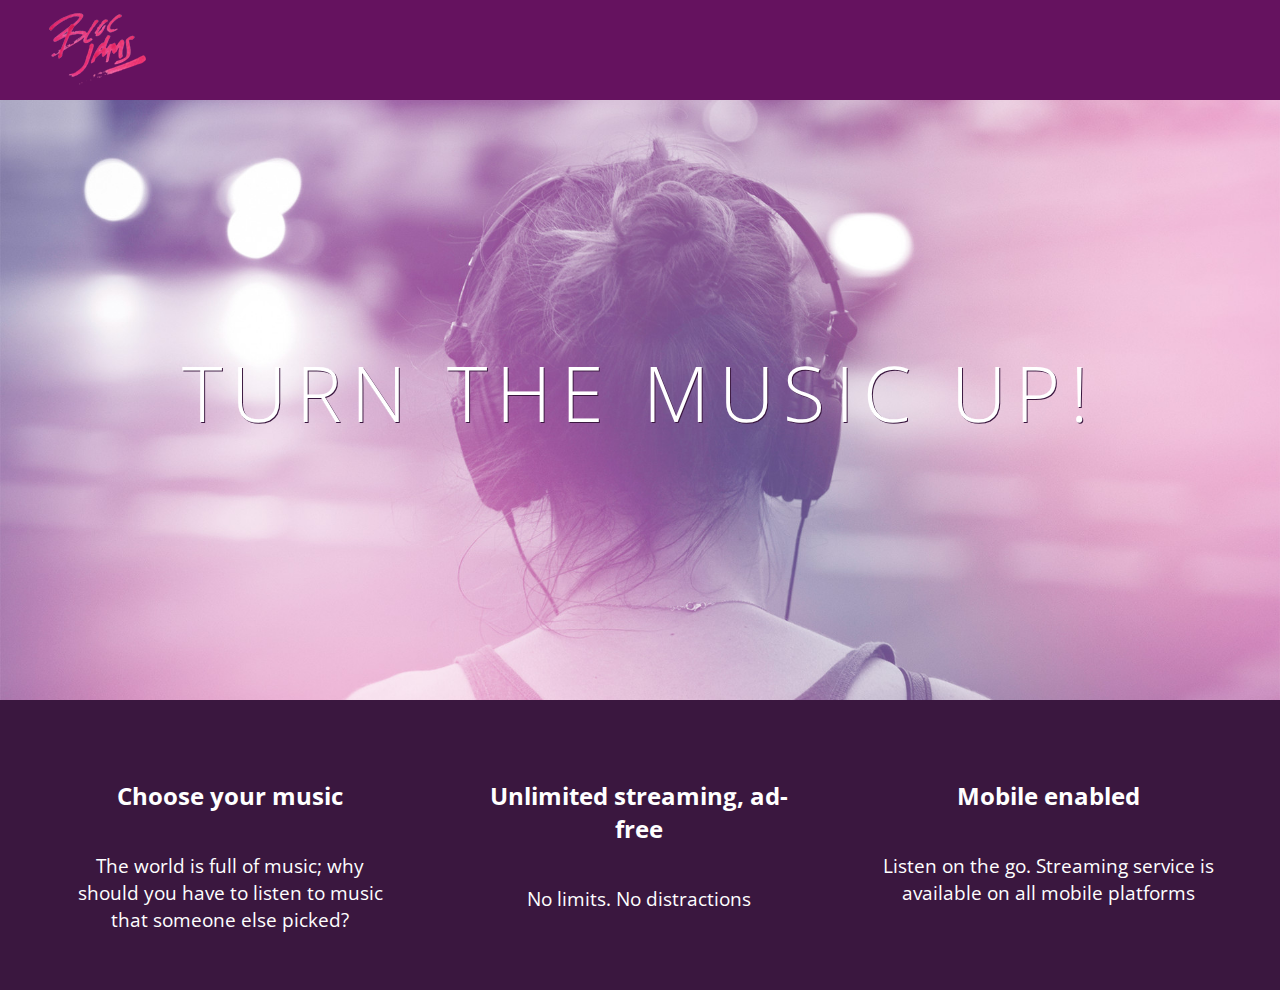
==== index.html @ a20cd240 "fixing up everything up to and including Responsive Landing Page" ====
<!DOCTYPE html>
<html>
    <head>
        <title>Bloc Jams</title>
        <meta name="viewport" content="width=device=width, initial-scale=1">    
        <link rel="stylesheet" type="text/css" href="http://fonts.googleapis.com/css?family=Open+Sans:400,800,600,700,300">
        <link rel="stylesheet" type="text/css" href="http://code.ionicframework.com/ionicons/2.0.1/css/ionicons.min.css">
        <link rel="stylesheet" type="text/css" href="styles/normalize.css">               <link rel="stylesheet" type="text/css" href="styles/main.css">
        <link rel="stylesheet" type="text/css" href="styles/landing.css">
    </head>
    <body class="landing">
        <nav class="navbar"> <!-- navigation bar -->
            <img src="assets/images/bloc_jams_logo.png" alt="bloc jams logo" class="logo">
        </nav> 
        <section class="hero-content"> <!-- hero content -->
            <h1 class="hero-title">Turn the music up!</h1>
        </section>
        <section class="selling-points container"> <!-- selling points -->
            <div class="point column third">
                <span class="ion-music-note"></span>
                <h5 class="point-title">Choose your music</h5>
                <p class="point-description">The world is full of music; why should you have to listen to music that someone else picked?</p>
            </div>
            <div class="point column third">
                <span class="ion-radio-waves"></span>
                <h5 class="point-title">Unlimited streaming, ad-free</h5>
                <p class="point-description">No limits. No distractions</p>
            </div>
            <div class="point column third">
                <span class="ion-iphone"></span>
                <h5 class="point-title">Mobile enabled</h5>
                <p class="point-description">Listen on the go. Streaming service is available on all mobile platforms</p>
            </div>    
        </section>
    </body>
</html>
---- styles/main.css ----
*, *:before, *:after {
    -moz-box-sizing: border-box;
    -webkit-box-sizing: border-box;
    box-sizing: border-box;
}

html {
    height: 100%;
}
body {
    font-family: 'Open Sans';
    color: white;
    min-height: 100%;
}
body.landing {
    background-color: rgb(58,23,63);
}
.navbar {
    padding: 0.5rem;
    background-color: rgb(101,18,95);
}
.navbar .logo {
    position: relative;
    left: 2rem;
}
.container {
    margin: 0 auto;
    max-width: 64rem;
}
@media (min-width: 40rem) {
    html { font-size: 112%; }
    
    .column {
        float:left;
        padding-left: 1rem;
        padding-right: 1rem;
    }
     .column.full { width: 100%; }
     .column.two-thirds { width: 66.7%; }
     .column.half { width: 50%; }
     .column.third { width: 33.3%; }
     .column.fourth { width: 25%; }
     .column.flow-opposite { float: right; }    
 }
@media (min-width: 64rem) {
    html { font-size: 120%; }
 }
---- styles/landing.css ----
body.landing {
    background-color: rgb(58,23,63);
}
.hero-content {
    position: relative;
    min-height: 600px;
    background-image: url(../assets/images/bloc_jams_bg.jpg);
    background-repeat: no-repeat;
    background-position: center center;
    background-size: cover;
}
.hero-content .hero-title {
    position: absolute;
    top: 40%;
    -webkit-transform: translateY(-50%);
    -moz-transform: translateY(-50%);
    -ms-transform: translateY(-50%);
    transform: translateY(-50%);
    width: 100%;
    text-align: center;
    font-size: 4rem;
    font-weight: 300;
    text-transform: uppercase;
    letter-spacing: 0.5rem;
    text-shadow: 1px 1px 0px rgb(58,23,63);
}
.selling-points {
    position: relative;
}
.point {
    position: relative;
    padding: 2rem;
    text-align: center;
}
.point .point-title {
    font-size: 1.25rem;
}
.ion-music-note,
.ion-radio-waves,
.ion-iphone {
    color: rgb(233,50,117);
    font-size: 5rem;
}
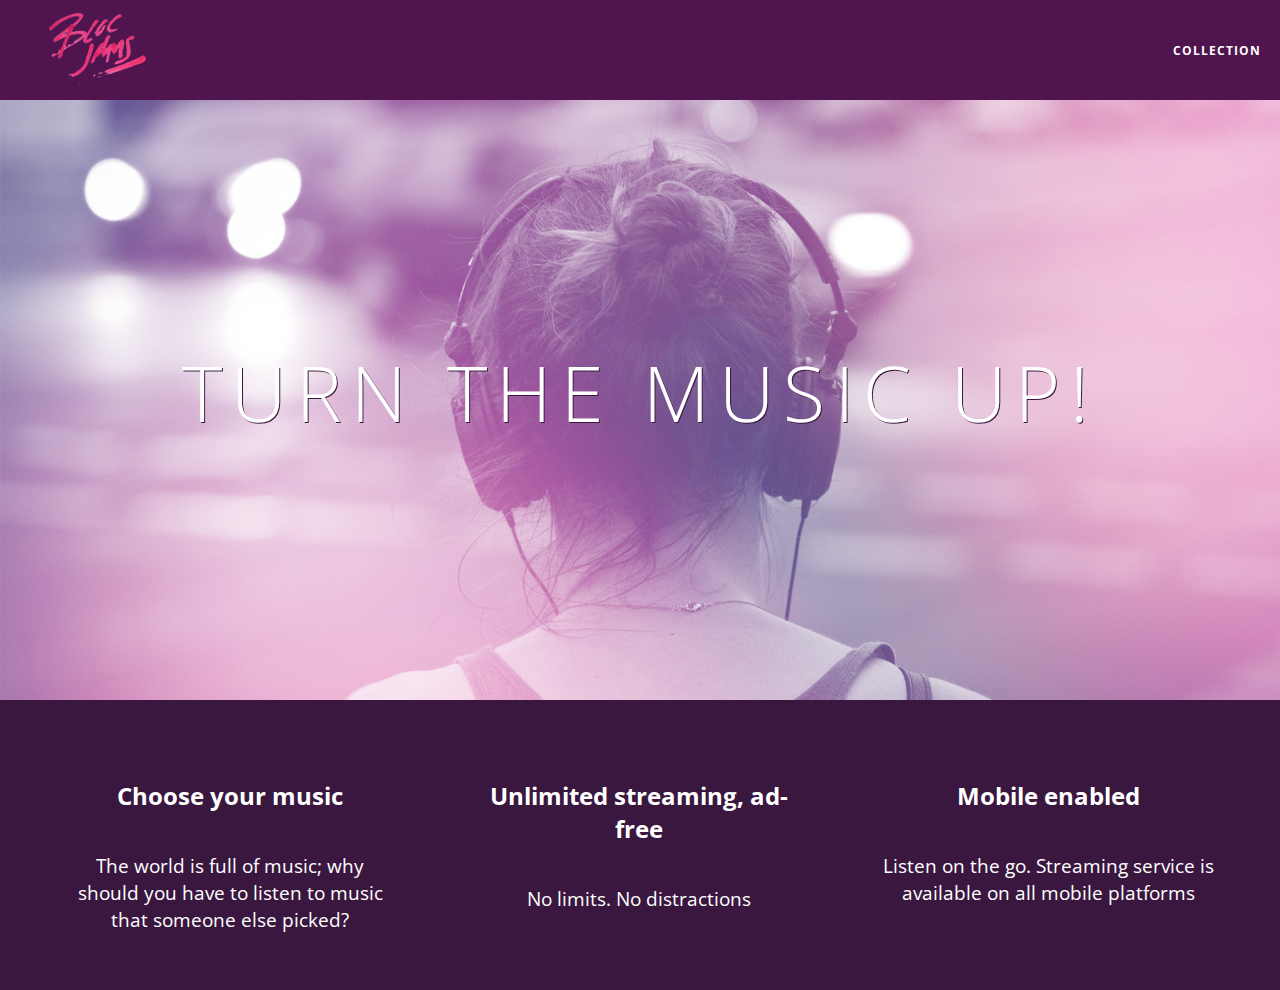
==== commit 15ba4900: "Completed adding collection view checkpoint" ====
--- a/index.html
+++ b/index.html
@@ -10,7 +10,12 @@
     </head>
     <body class="landing">
         <nav class="navbar"> <!-- navigation bar -->
-            <img src="assets/images/bloc_jams_logo.png" alt="bloc jams logo" class="logo">
+            <a href="index.html" class="logo">
+                <img src="assets/images/bloc_jams_logo.png" alt="bloc jams logo"
+            </a>
+            <div class="links-container">
+                <a href="collection.html" class="navbar-link">collection</a>
+            </div>    
         </nav> 
         <section class="hero-content"> <!-- hero content -->
             <h1 class="hero-title">Turn the music up!</h1>
@@ -33,4 +38,4 @@
             </div>    
         </section>
     </body>
-</html>+</html>
--- a/styles/main.css
+++ b/styles/main.css
@@ -16,13 +16,45 @@
     background-color: rgb(58,23,63);
 }
 .navbar {
+    position: relative;
     padding: 0.5rem;
-    background-color: rgb(101,18,95);
+    background-color: rgb(101,18,95,0.5);
+    z-index: 1;
 }
 .navbar .logo {
     position: relative;
     left: 2rem;
+    cursor: pointer;
 }
+
+.navbar .links-container {
+    display: table;
+    position: absolute;
+    top: 0;
+    right: 0;
+    height: 100px;
+    color: white;
+    text-decoration: none;
+}
+.links-container .navbar-link {
+    display: table-cell;
+    position: relative;
+    height: 100%;
+    padding-left: 1rem;
+    padding-right: 1rem;
+    vertical-align: middle;
+    color: white;
+    font-size: 0.625rem;
+    letter-spacing: 0.05rem;
+    font-weight: 700;
+    text-transform: uppercase;
+    text-decoration: none;
+    cursor: pointer;
+}
+.links-container .navbar-link:hover {
+    color: rgb(233,50,117);
+}
+
 .container {
     margin: 0 auto;
     max-width: 64rem;
@@ -42,6 +74,11 @@
      .column.fourth { width: 25%; }
      .column.flow-opposite { float: right; }    
  }
+.clearfix:before,
+.clearfix:after {
+    content: " ";
+    display: table;
+}
 @media (min-width: 64rem) {
     html { font-size: 120%; }
- }    +}    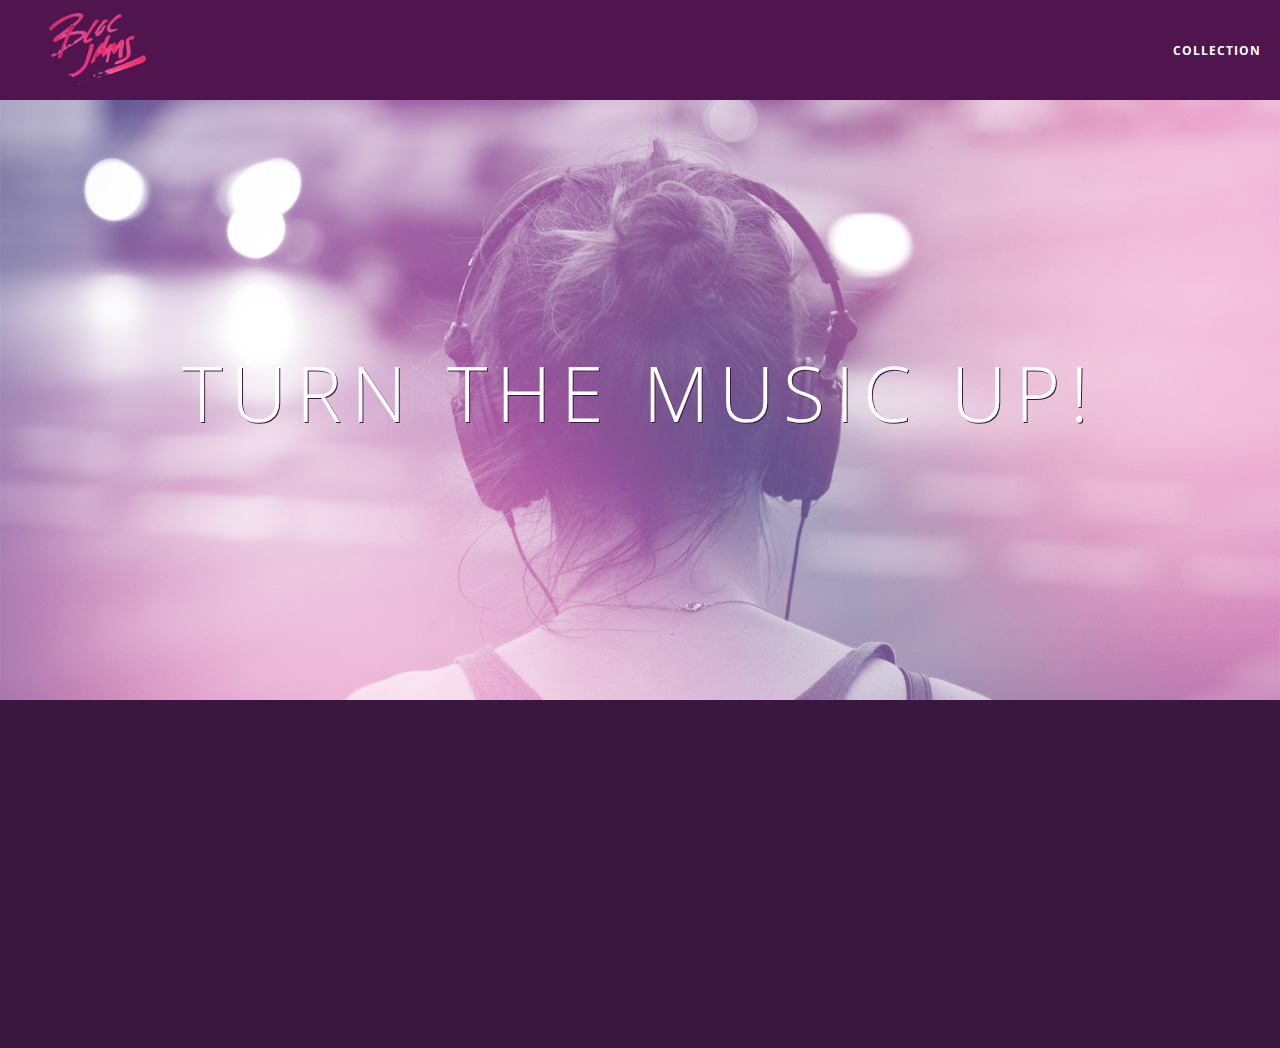
==== commit 860a23c7: "fixed everything up to and including Animate Landing Page CP" ====
--- a/index.html
+++ b/index.html
@@ -11,7 +11,7 @@
     <body class="landing">
         <nav class="navbar"> <!-- navigation bar -->
             <a href="index.html" class="logo">
-                <img src="assets/images/bloc_jams_logo.png" alt="bloc jams logo"
+                <img src="assets/images/bloc_jams_logo.png" alt="bloc jams logo">
             </a>
             <div class="links-container">
                 <a href="collection.html" class="navbar-link">collection</a>
@@ -37,5 +37,6 @@
                 <p class="point-description">Listen on the go. Streaming service is available on all mobile platforms</p>
             </div>    
         </section>
+        <script src ="scripts/landing.js"></script>    
     </body>
 </html>
--- a/styles/main.css
+++ b/styles/main.css
@@ -54,11 +54,19 @@
 .links-container .navbar-link:hover {
     color: rgb(233,50,117);
 }
+.links-container .navbar-link:active {
+    color: rgb(233,50,117);
+    background-color: white;
+}
 
 .container {
     margin: 0 auto;
     max-width: 64rem;
 }
+.container.narrow {
+    max-width: 56rem;
+}
+
 @media (min-width: 40rem) {
     html { font-size: 112%; }
     
--- a/styles/landing.css
+++ b/styles/landing.css
@@ -31,6 +31,16 @@
     position: relative;
     padding: 2rem;
     text-align: center;
+    opacity: 0;
+    -webkit-transform: scaleX(0.9) translateY(3rem);
+    -moz-transform: scaleX(0.9) translateY(3rem);
+    transform: scaleX(0.9) translateY(3rem);
+    -webkit-transition: all 0.25s ease-in-out;
+    -moz-transition: all 0.25s ease-in-out;
+    transition: all 0.25s ease-in-out;
+    -webkit-transition-delay: 0.2s;
+    -moz-transition-delay: 0.2s;
+    transition-delay: 0.2s;
 }
 .point .point-title {
     font-size: 1.25rem;
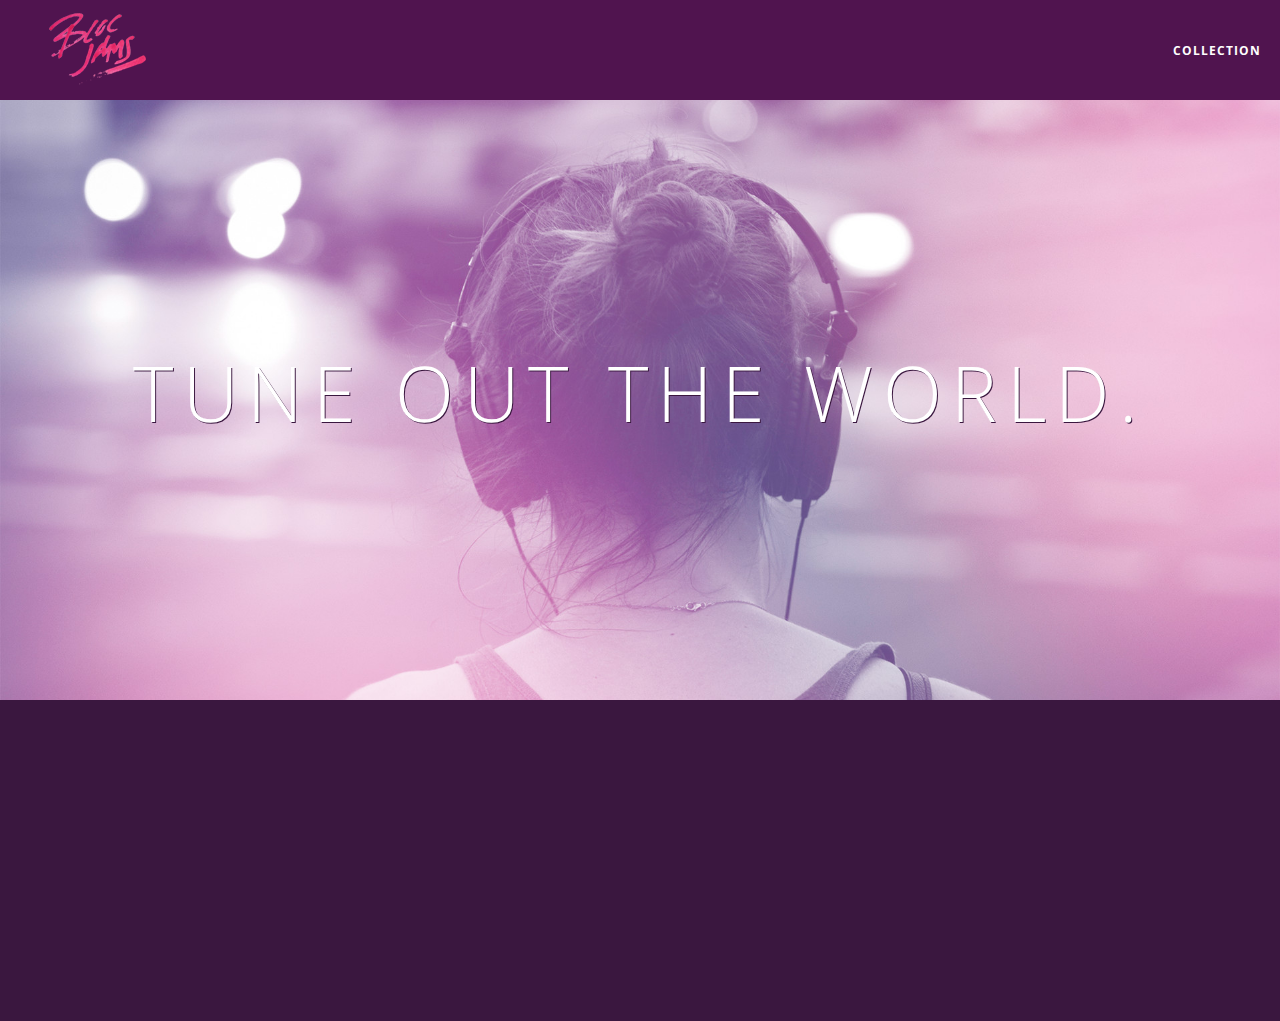
==== commit fcf1f7a1: "few text changes and album cover change" ====
--- a/index.html
+++ b/index.html
@@ -2,10 +2,11 @@
 <html>
     <head>
         <title>Bloc Jams</title>
-        <meta name="viewport" content="width=device=width, initial-scale=1">    
+        <meta name="viewport" content="width=device=width, initial-scale=1">
         <link rel="stylesheet" type="text/css" href="http://fonts.googleapis.com/css?family=Open+Sans:400,800,600,700,300">
         <link rel="stylesheet" type="text/css" href="http://code.ionicframework.com/ionicons/2.0.1/css/ionicons.min.css">
-        <link rel="stylesheet" type="text/css" href="styles/normalize.css">               <link rel="stylesheet" type="text/css" href="styles/main.css">
+        <link rel="stylesheet" type="text/css" href="styles/normalize.css">               
+        <link rel="stylesheet" type="text/css" href="styles/main.css">
         <link rel="stylesheet" type="text/css" href="styles/landing.css">
     </head>
     <body class="landing">
@@ -15,28 +16,29 @@
             </a>
             <div class="links-container">
                 <a href="collection.html" class="navbar-link">collection</a>
-            </div>    
-        </nav> 
+            </div>
+        </nav>
         <section class="hero-content"> <!-- hero content -->
-            <h1 class="hero-title">Turn the music up!</h1>
+            <h1 class="hero-title">Tune out the world.</h1>
         </section>
         <section class="selling-points container"> <!-- selling points -->
             <div class="point column third">
                 <span class="ion-music-note"></span>
                 <h5 class="point-title">Choose your music</h5>
-                <p class="point-description">The world is full of music; why should you have to listen to music that someone else picked?</p>
+                <p class="point-description">The world is full of music; why listen to music that someone else picked?</p>
             </div>
             <div class="point column third">
                 <span class="ion-radio-waves"></span>
-                <h5 class="point-title">Unlimited streaming, ad-free</h5>
+                <h5 class="point-title">Unlimited streaming</h5>
                 <p class="point-description">No limits. No distractions</p>
             </div>
             <div class="point column third">
                 <span class="ion-iphone"></span>
                 <h5 class="point-title">Mobile enabled</h5>
                 <p class="point-description">Listen on the go. Streaming service is available on all mobile platforms</p>
-            </div>    
+            </div>
         </section>
-        <script src ="scripts/landing.js"></script>    
+        <script src="https://code.jquery.com/jquery-2.1.3.min.js"></script>
+        <script src ="scripts/landing.js"></script>
     </body>
 </html>
--- a/styles/landing.css
+++ b/styles/landing.css
@@ -38,9 +38,10 @@
     -webkit-transition: all 0.25s ease-in-out;
     -moz-transition: all 0.25s ease-in-out;
     transition: all 0.25s ease-in-out;
-    -webkit-transition-delay: 0.2s;
-    -moz-transition-delay: 0.2s;
-    transition-delay: 0.2s;
+    -webkit-transition-delay: 0.3s;
+    -moz-transition-delay: 0.3s;
+    transition-delay: 0.3s;
+    transition-duration: 2s;
 }
 .point .point-title {
     font-size: 1.25rem;
